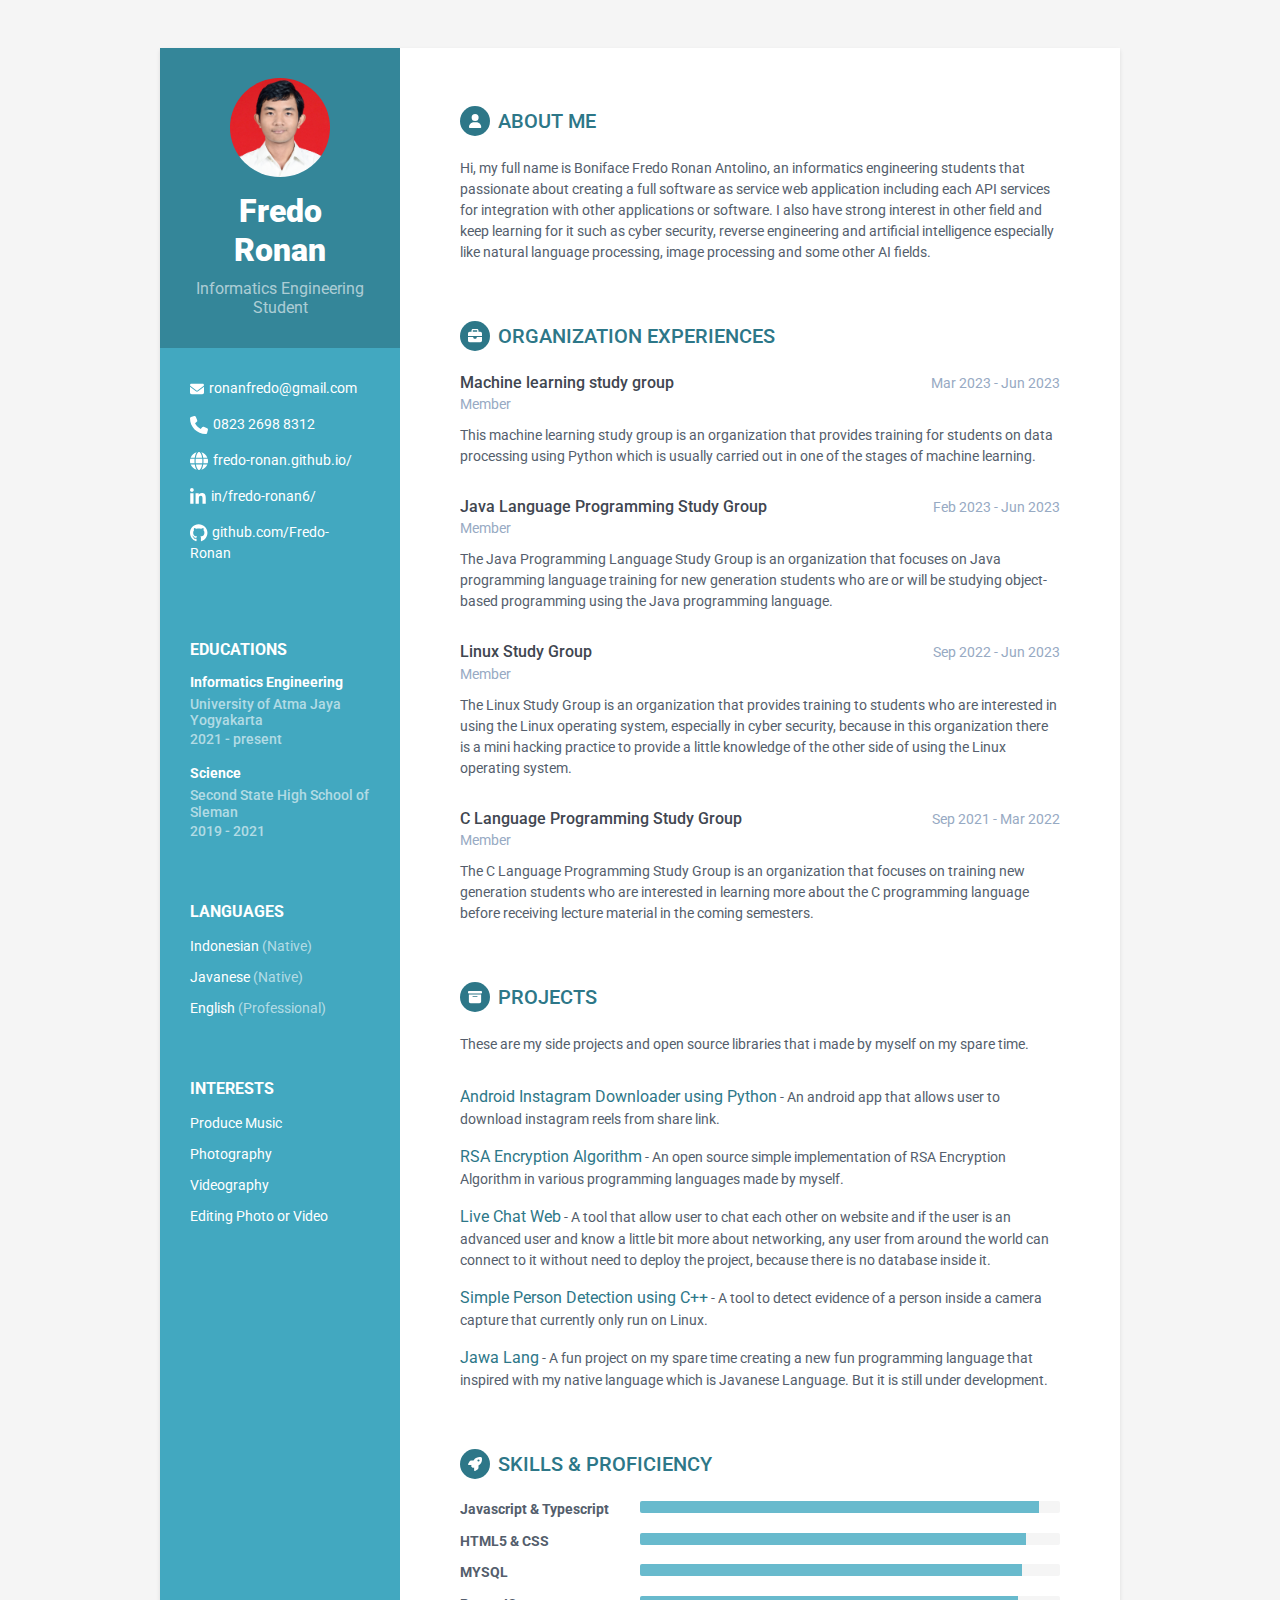
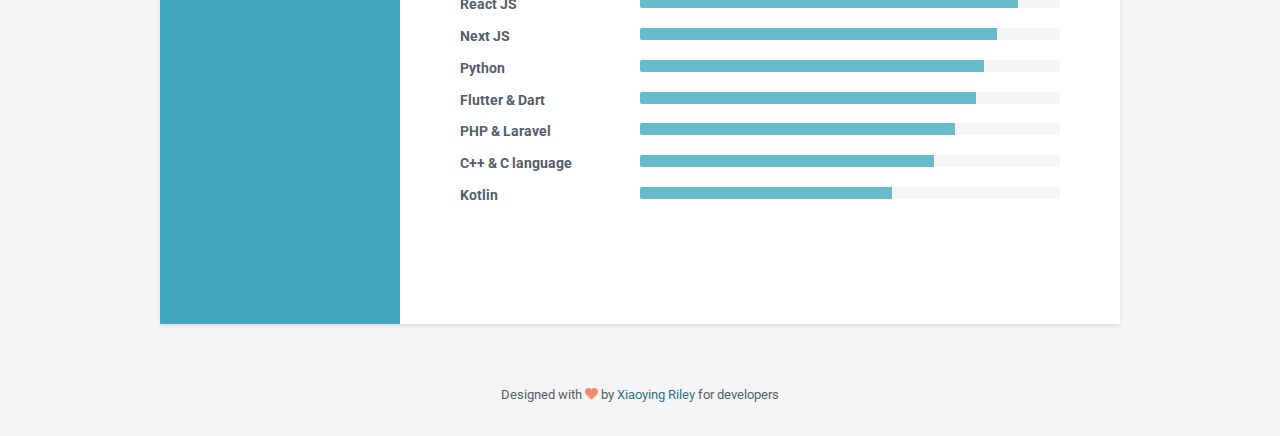
==== cv_fredo/index.html @ abf92627 "add cv section" ====
<!DOCTYPE html>
<html lang="en">
<head>
    <title>Fredo Ronan CV</title>
    
    <!-- Meta -->
    <meta charset="utf-8">
    <meta http-equiv="X-UA-Compatible" content="IE=edge">
    <meta name="viewport" content="width=device-width, initial-scale=1.0">
    <meta name="description" content="CV Fredo Ronan">
    <meta name="author" content="Fredo Ronan">    
    <link rel="shortcut icon" href="../assets/LogoIcon.ico">  
    <!-- Google Font -->
    <link href='https://fonts.googleapis.com/css?family=Roboto:400,500,400italic,300italic,300,500italic,700,700italic,900,900italic' rel='stylesheet' type='text/css'>
    <!-- FontAwesome JS-->
	<script defer src="assets/fontawesome/js/all.min.js"></script>
    <!-- Global CSS -->
    <link rel="stylesheet" href="assets/plugins/bootstrap/css/bootstrap.min.css">   
    <!-- Theme CSS -->  
    <link id="theme-style" rel="stylesheet" href="assets/css/orbit-1.css">
</head> 

<body>
    <div class="wrapper mt-lg-5">
        <div class="sidebar-wrapper">
            <div class="profile-container">
                <img class="profile" src="assets/images/profil.JPG" alt="" width="100"/>
                <h1 class="name">Fredo Ronan</h1>
                <h3 class="tagline">Informatics Engineering Student</h3>
            </div><!--//profile-container-->
            
            <div class="contact-container container-block">
                <ul class="list-unstyled contact-list">
                    <li class="email"><i class="fa-solid fa-envelope"></i><a href="mailto: ronanfredo@gmail.com">ronanfredo@gmail.com</a></li>
                    <li class="phone"><i class="fa-solid fa-phone"></i><a href="tel:0823 2698 8312">0823 2698 8312</a></li>
                    <li class="website"><i class="fa-solid fa-globe"></i><a href="https://fredo-ronan.github.io/" target="_blank">fredo-ronan.github.io/</a></li>
                    <li class="linkedin"><i class="fa-brands fa-linkedin-in"></i><a href="https://www.linkedin.com/in/fredo-ronan6/" target="_blank">in/fredo-ronan6/</a></li>
                    <li class="github"><i class="fa-brands fa-github"></i><a href="https://github.com/Fredo-Ronan" target="_blank">github.com/Fredo-Ronan</a></li>
                    <!-- <li class="twitter"><i class="fa-brands fa-twitter"></i><a href="https://twitter.com/3rdwave_themes" target="_blank">@twittername</a></li> -->
                </ul>
            </div><!--//contact-container-->
            <div class="education-container container-block">
                <h2 class="container-block-title">Educations</h2>
                <div class="item">
                    <h4 class="degree">Informatics Engineering</h4>
                    <h5 class="meta">University of Atma Jaya Yogyakarta</h5>
	                    <div class="time">2021 - present</div>
                </div><!--//item-->
                <div class="item">
                    <h4 class="degree">Science</h4>
                    <h5 class="meta">Second State High School of Sleman</h5>
                    <div class="time">2019 - 2021</div>
                </div><!--//item-->
            </div><!--//education-container-->
            
            <div class="languages-container container-block">
                <h2 class="container-block-title">Languages</h2>
                <ul class="list-unstyled interests-list">
                    <li>Indonesian <span class="lang-desc">(Native)</span></li>
                    <li>Javanese <span class="lang-desc">(Native)</span></li>
                    <li>English <span class="lang-desc">(Professional)</span></li>
                </ul>
            </div><!--//interests-->
            
            <div class="interests-container container-block">
                <h2 class="container-block-title">Interests</h2>
                <ul class="list-unstyled interests-list">
                    <li>Produce Music</li>
                    <li>Photography</li>
                    <li>Videography</li>
                    <li>Editing Photo or Video</li>
                </ul>
            </div><!--//interests-->
            
        </div><!--//sidebar-wrapper-->
        
        <div class="main-wrapper">
            
            <section class="section summary-section">
                <h2 class="section-title"><span class="icon-holder"><i class="fa-solid fa-user"></i></span>About me</h2>
                <div class="summary">
                    <p>
                        Hi, my full name is Boniface Fredo Ronan Antolino, an informatics engineering students that
                        passionate about creating a full software as
                        service web application including each API
                        services for integration with other applications or
                        software.
                        I also have strong interest in other field and
                        keep learning for it such as cyber security, reverse
                        engineering and artificial intelligence especially
                        like natural language processing, image
                        processing and some other AI fields.
                    </p>
                </div><!--//summary-->
            </section><!--//section-->
            
            <section class="section experiences-section">
                <h2 class="section-title"><span class="icon-holder"><i class="fa-solid fa-briefcase"></i></span>Organization Experiences</h2>
                
                <div class="item">
                    <div class="meta">
                        <div class="upper-row">
                            <h3 class="job-title">Machine learning study group</h3>
                            <div class="time">Mar 2023 - Jun 2023</div>
                        </div><!--//upper-row-->
                        <div class="company">Member</div>
                    </div><!--//meta-->
                    <div class="details">
                        <p>
                            This machine learning study group is an organization that provides training for students on data processing using Python which is usually carried out in one of the stages of machine learning.
                        </p>
                    </div><!--//details-->
                </div><!--//item-->
                
                <div class="item">
                    <div class="meta">
                        <div class="upper-row">
                            <h3 class="job-title">Java Language Programming Study Group</h3>
                            <div class="time">Feb 2023 - Jun 2023</div>
                        </div><!--//upper-row-->
                        <div class="company">Member</div>
                    </div><!--//meta-->
                    <div class="details">
                        <p>
                            The Java Programming Language Study Group is an organization that focuses on Java programming language training for new generation students who are or will be studying object-based programming using the Java programming language.
                        </p>  
                        
                    </div><!--//details-->
                </div><!--//item-->
                
                <div class="item">
                    <div class="meta">
                        <div class="upper-row">
                            <h3 class="job-title">Linux Study Group</h3>
                            <div class="time">Sep 2022 - Jun 2023</div>
                        </div><!--//upper-row-->
                        <div class="company">Member</div>
                    </div><!--//meta-->
                    <div class="details">
                        <p>
                            The Linux Study Group is an organization that provides training to students who are interested in using the Linux operating system, especially in cyber security, because in this organization there is a mini hacking practice to provide a little knowledge of the other side of using the Linux operating system.
                        </p>  
                    </div><!--//details-->
                </div><!--//item-->

                <div class="item">
                    <div class="meta">
                        <div class="upper-row">
                            <h3 class="job-title">C Language Programming Study Group</h3>
                            <div class="time">Sep 2021 - Mar 2022</div>
                        </div><!--//upper-row-->
                        <div class="company">Member</div>
                    </div><!--//meta-->
                    <div class="details">
                        <p>
                            The C Language Programming Study Group is an organization that focuses on training new generation students who are interested in learning more about the C programming language before receiving lecture material in the coming semesters.
                        </p>  
                    </div><!--//details-->
                </div><!--//item-->
                
            </section><!--//section-->
            
            <section class="section projects-section">
                <h2 class="section-title"><span class="icon-holder"><i class="fa-solid fa-archive"></i></span>Projects</h2>
                <div class="intro">
                    <p>These are my side projects and open source libraries that i made by myself on my spare time.</p>
                </div><!--//intro-->
                <div class="item">
                    <span class="project-title"><a href="https://github.com/Fredo-Ronan/Android-IG-Downloader-using-Python" target="_blank">Android Instagram Downloader using Python</a></span> - <span class="project-tagline">An android app that allows user to download instagram reels from share link.</span>
                </div><!--//item-->
                <div class="item">
                    <span class="project-title"><a href="https://github.com/Fredo-Ronan/RSA_Encryption_Algorithm" target="_blank">RSA Encryption Algorithm</a></span> - <span class="project-tagline">An open source simple implementation of RSA Encryption Algorithm in various programming languages made by myself.</span>
                </div><!--//item-->
                <div class="item">
                    <span class="project-title"><a href="https://github.com/Fredo-Ronan/Live-Chat-Web" target="_blank">Live Chat Web</a></span> - <span class="project-tagline">A tool that allow user to chat each other on website and if the user is an advanced user and know a little bit more about networking, any user from around the world can connect to it without need to deploy the project, because there is no database inside it.</span>
                </div><!--//item-->
                <div class="item">
                    <span class="project-title"><a href="https://github.com/Fredo-Ronan/Simple_Person_Detection" target="_blank">Simple Person Detection using C++</a></span> - <span class="project-tagline">A tool to detect evidence of a person inside a camera capture that currently only run on Linux.</span>
                </div><!--//item-->
                <div class="item">
                    <span class="project-title"><a href="https://github.com/Fredo-Ronan/Jawa-lang" target="_blank">Jawa Lang</a></span> - 
                    <span class="project-tagline">A fun project on my spare time creating a new fun programming language that inspired with my native language which is Javanese Language. But it is still under development.</span>
                </div><!--//item-->
            </section><!--//section-->
            
            <section class="skills-section section">
                <h2 class="section-title"><span class="icon-holder"><i class="fa-solid fa-rocket"></i></span>Skills &amp; Proficiency</h2>
                <div class="skillset">        
                    <div class="item">
                        <h3 class="level-title">Javascript &amp; Typescript</h3>
                        <div class="progress level-bar">
						    <div class="progress-bar theme-progress-bar" role="progressbar" style="width: 95%" aria-valuenow="99" aria-valuemin="0" aria-valuemax="100"></div>
						</div>                               
                    </div><!--//item-->
                    
                    <div class="item">
                        <h3 class="level-title">HTML5 &amp; CSS</h3>
                        <div class="progress level-bar">
						    <div class="progress-bar theme-progress-bar" role="progressbar" style="width: 92%" aria-valuenow="98" aria-valuemin="0" aria-valuemax="100"></div>
						</div>                              
                    </div><!--//item-->

                    <div class="item">
                        <h3 class="level-title">MYSQL</h3>
                        <div class="progress level-bar">
						    <div class="progress-bar theme-progress-bar" role="progressbar" style="width: 91%" aria-valuenow="98" aria-valuemin="0" aria-valuemax="100"></div>
						</div>                              
                    </div><!--//item-->

                    <div class="item">
                        <h3 class="level-title">React JS</h3>
                        <div class="progress level-bar">
						    <div class="progress-bar theme-progress-bar" role="progressbar" style="width: 90%" aria-valuenow="98" aria-valuemin="0" aria-valuemax="100"></div>
						</div>                              
                    </div><!--//item-->

                    <div class="item">
                        <h3 class="level-title">Next JS</h3>
                        <div class="progress level-bar">
						    <div class="progress-bar theme-progress-bar" role="progressbar" style="width: 85%" aria-valuenow="98" aria-valuemin="0" aria-valuemax="100"></div>
						</div>                              
                    </div><!--//item-->
                    
                    <div class="item">
                        <h3 class="level-title">Python</h3>
                        <div class="progress level-bar">
						    <div class="progress-bar theme-progress-bar" role="progressbar" style="width: 82%" aria-valuenow="98" aria-valuemin="0" aria-valuemax="100"></div>
						</div>                                 
                    </div><!--//item-->
                    
                    <div class="item">
                        <h3 class="level-title">Flutter &amp; Dart</h3>
                        <div class="progress level-bar">
							<div class="progress-bar theme-progress-bar" role="progressbar" style="width: 80%" aria-valuenow="95" aria-valuemin="0" aria-valuemax="100"></div>
						</div>                                
                    </div><!--//item-->
                    
                    <div class="item">
                        <h3 class="level-title">PHP &amp; Laravel</h3>
                        <div class="progress level-bar">
							<div class="progress-bar theme-progress-bar" role="progressbar" style="width: 75%" aria-valuenow="95" aria-valuemin="0" aria-valuemax="100"></div>
						</div>                                
                    </div><!--//item-->

                    <div class="item">
                        <h3 class="level-title">C++ &amp; C language</h3>
                        <div class="progress level-bar">
							<div class="progress-bar theme-progress-bar" role="progressbar" style="width: 70%" aria-valuenow="95" aria-valuemin="0" aria-valuemax="100"></div>
						</div>                                
                    </div><!--//item-->

                    <div class="item">
                        <h3 class="level-title">Kotlin</h3>
                        <div class="progress level-bar">
							<div class="progress-bar theme-progress-bar" role="progressbar" style="width: 60%" aria-valuenow="95" aria-valuemin="0" aria-valuemax="100"></div>
						</div>                                
                    </div><!--//item-->
                    
                </div>  
            </section><!--//skills-section-->
            
        </div><!--//main-body-->
    </div>
 
    <footer class="footer">
        <div class="text-center">
            <!--/* This template is free as long as you keep the footer attribution link. If you'd like to use the template without the attribution link, you can buy the commercial license via our website: themes.3rdwavemedia.com Thank you for your support. :) */-->
            <small class="copyright">Designed with <i class="fa-solid fa-heart"></i> by <a href="http://themes.3rdwavemedia.com" target="_blank">Xiaoying Riley</a> for developers</small>
        </div><!--//container-->
    </footer><!--//footer-->
        
</body>
</html>
---- cv_fredo/assets/css/orbit-1.css ----
/*! 
 * Template Name: Orbit - Bootstrap 5 Resume/CV Template for Developers
 * Version: Bootstrap 5 v3.0
 * Author: Xiaoying Riley
 * Copyright: 3rd Wave Media
 * Twitter: @3rdwave_themes
 * Website: http://themes.3rdwavemedia.com/
*/
body {
  font-family: "Roboto", sans-serif;
  color: #545E6C;
  background: #f5f5f5;
  font-size: 14px;
  -webkit-font-smoothing: antialiased;
  -moz-osx-font-smoothing: grayscale;
}

h1, h2, h3, h4, h5, h6 {
  font-weight: 700;
}

a {
  color: #2d7788;
  text-decoration: none;
}
a:hover {
  text-decoration: underline;
  color: #1a454f;
  -webkit-transition: all 0.4s ease-in-out;
  -moz-transition: all 0.4s ease-in-out;
  -ms-transition: all 0.4s ease-in-out;
  -o-transition: all 0.4s ease-in-out;
}
a:focus {
  text-decoration: none;
}

p {
  line-height: 1.5;
}

.wrapper {
  background: #42A8C0;
  max-width: 960px;
  margin: 0 auto;
  position: relative;
  box-shadow: 0px 2px 4px rgba(0, 0, 0, 0.1);
}

.sidebar-wrapper {
  background: #42A8C0;
  position: absolute;
  /* right: 0; */
  width: 240px;
  height: 100%;
  min-height: 800px;
  color: #fff;
}
.sidebar-wrapper a {
  color: #fff;
}
.sidebar-wrapper .profile-container {
  padding: 30px;
  background: rgba(0, 0, 0, 0.2);
  text-align: center;
  color: #fff;
}
.sidebar-wrapper .name {
  font-size: 32px;
  font-weight: 900;
  margin-top: 0;
  margin-bottom: 10px;
}
.sidebar-wrapper .tagline {
  color: rgba(255, 255, 255, 0.6);
  font-size: 16px;
  font-weight: 400;
  margin-top: 0;
  margin-bottom: 0;
}
.sidebar-wrapper .profile {
  border-radius: 100%;
  margin-bottom: 15px;
}
.sidebar-wrapper .contact-list .svg-inline--fa {
  margin-right: 5px;
  font-size: 18px;
  vertical-align: middle;
}
.sidebar-wrapper .contact-list li {
  margin-bottom: 15px;
}
.sidebar-wrapper .contact-list li:last-child {
  margin-bottom: 0;
}
.sidebar-wrapper .contact-list .email .svg-inline--fa {
  font-size: 14px;
}
.sidebar-wrapper .container-block {
  padding: 30px;
}
.sidebar-wrapper .container-block-title {
  text-transform: uppercase;
  font-size: 16px;
  font-weight: 700;
  margin-top: 0;
  margin-bottom: 15px;
}
.sidebar-wrapper .degree {
  font-size: 14px;
  margin-top: 0;
  margin-bottom: 5px;
}
.sidebar-wrapper .education-container .item {
  margin-bottom: 15px;
}
.sidebar-wrapper .education-container .item:last-child {
  margin-bottom: 0;
}
.sidebar-wrapper .education-container .meta {
  color: rgba(255, 255, 255, 0.6);
  font-weight: 500;
  margin-bottom: 0px;
  margin-top: 0;
  font-size: 14px;
}
.sidebar-wrapper .education-container .time {
  color: rgba(255, 255, 255, 0.6);
  font-weight: 500;
  margin-bottom: 0px;
}
.sidebar-wrapper .languages-container .lang-desc {
  color: rgba(255, 255, 255, 0.6);
}
.sidebar-wrapper .languages-list {
  margin-bottom: 0;
}
.sidebar-wrapper .languages-list li {
  margin-bottom: 10px;
}
.sidebar-wrapper .languages-list li:last-child {
  margin-bottom: 0;
}
.sidebar-wrapper .interests-list {
  margin-bottom: 0;
}
.sidebar-wrapper .interests-list li {
  margin-bottom: 10px;
}
.sidebar-wrapper .interests-list li:last-child {
  margin-bottom: 0;
}

.main-wrapper {
  background: #fff;
  padding: 60px;
  padding-left: 300px;
}
.main-wrapper .section-title {
  text-transform: uppercase;
  font-size: 20px;
  font-weight: 500;
  color: #2d7788;
  position: relative;
  margin-top: 0;
  margin-bottom: 20px;
}
.main-wrapper .section-title .icon-holder {
  width: 30px;
  height: 30px;
  margin-right: 8px;
  display: inline-block;
  color: #fff;
  border-radius: 50%;
  -moz-background-clip: padding;
  -webkit-background-clip: padding-box;
  background-clip: padding-box;
  background: #2d7788;
  text-align: center;
  font-size: 16px;
  position: relative;
  top: -2px;
  padding-top: 2px;
}
.main-wrapper .section-title .icon-holder .svg-inline--fa {
  font-size: 14px;
  margin-top: 6px;
}
.main-wrapper .section {
  margin-bottom: 60px;
}
.main-wrapper .experiences-section .item {
  margin-bottom: 30px;
}
.main-wrapper .upper-row {
  position: relative;
  overflow: hidden;
  margin-bottom: 2px;
}
.main-wrapper .job-title {
  color: #3F4650;
  font-size: 16px;
  margin-top: 0;
  margin-bottom: 0;
  font-weight: 500;
}
.main-wrapper .time {
  position: absolute;
  right: 0;
  top: 0;
  color: #97AAC3;
}
.main-wrapper .company {
  margin-bottom: 10px;
  color: #97AAC3;
}
.main-wrapper .project-title {
  font-size: 16px;
  font-weight: 400;
  margin-top: 0;
  margin-bottom: 5px;
}
.main-wrapper .projects-section .intro {
  margin-bottom: 30px;
}
.main-wrapper .projects-section .item {
  margin-bottom: 15px;
}

.skillset .item {
  margin-bottom: 15px;
  overflow: hidden;
}
.skillset .level-title {
  font-size: 14px;
  margin-top: 0;
  margin-bottom: 12px;
}
.skillset .level-bar {
  height: 12px;
  background: #f5f5f5;
  border-radius: 2px;
  -moz-background-clip: padding;
  -webkit-background-clip: padding-box;
  background-clip: padding-box;
}
.skillset .theme-progress-bar {
  background: #68bacd;
}

.footer {
  padding: 30px;
  padding-top: 60px;
}
.footer .copyright {
  line-height: 1.6;
  color: #545E6C;
  font-size: 13px;
}
.footer .fa-heart {
  color: #fb866a;
}

@media (max-width: 767.98px) {
  .sidebar-wrapper {
    position: static;
    width: inherit;
  }
  .main-wrapper {
    padding: 30px;
  }
  .main-wrapper .time {
    position: static;
    display: block;
    margin-top: 5px;
  }
  .main-wrapper .upper-row {
    margin-bottom: 0;
  }
}
@media (min-width: 992px) {
  .skillset .level-title {
    display: inline-block;
    float: left;
    width: 30%;
    margin-bottom: 0;
  }
}
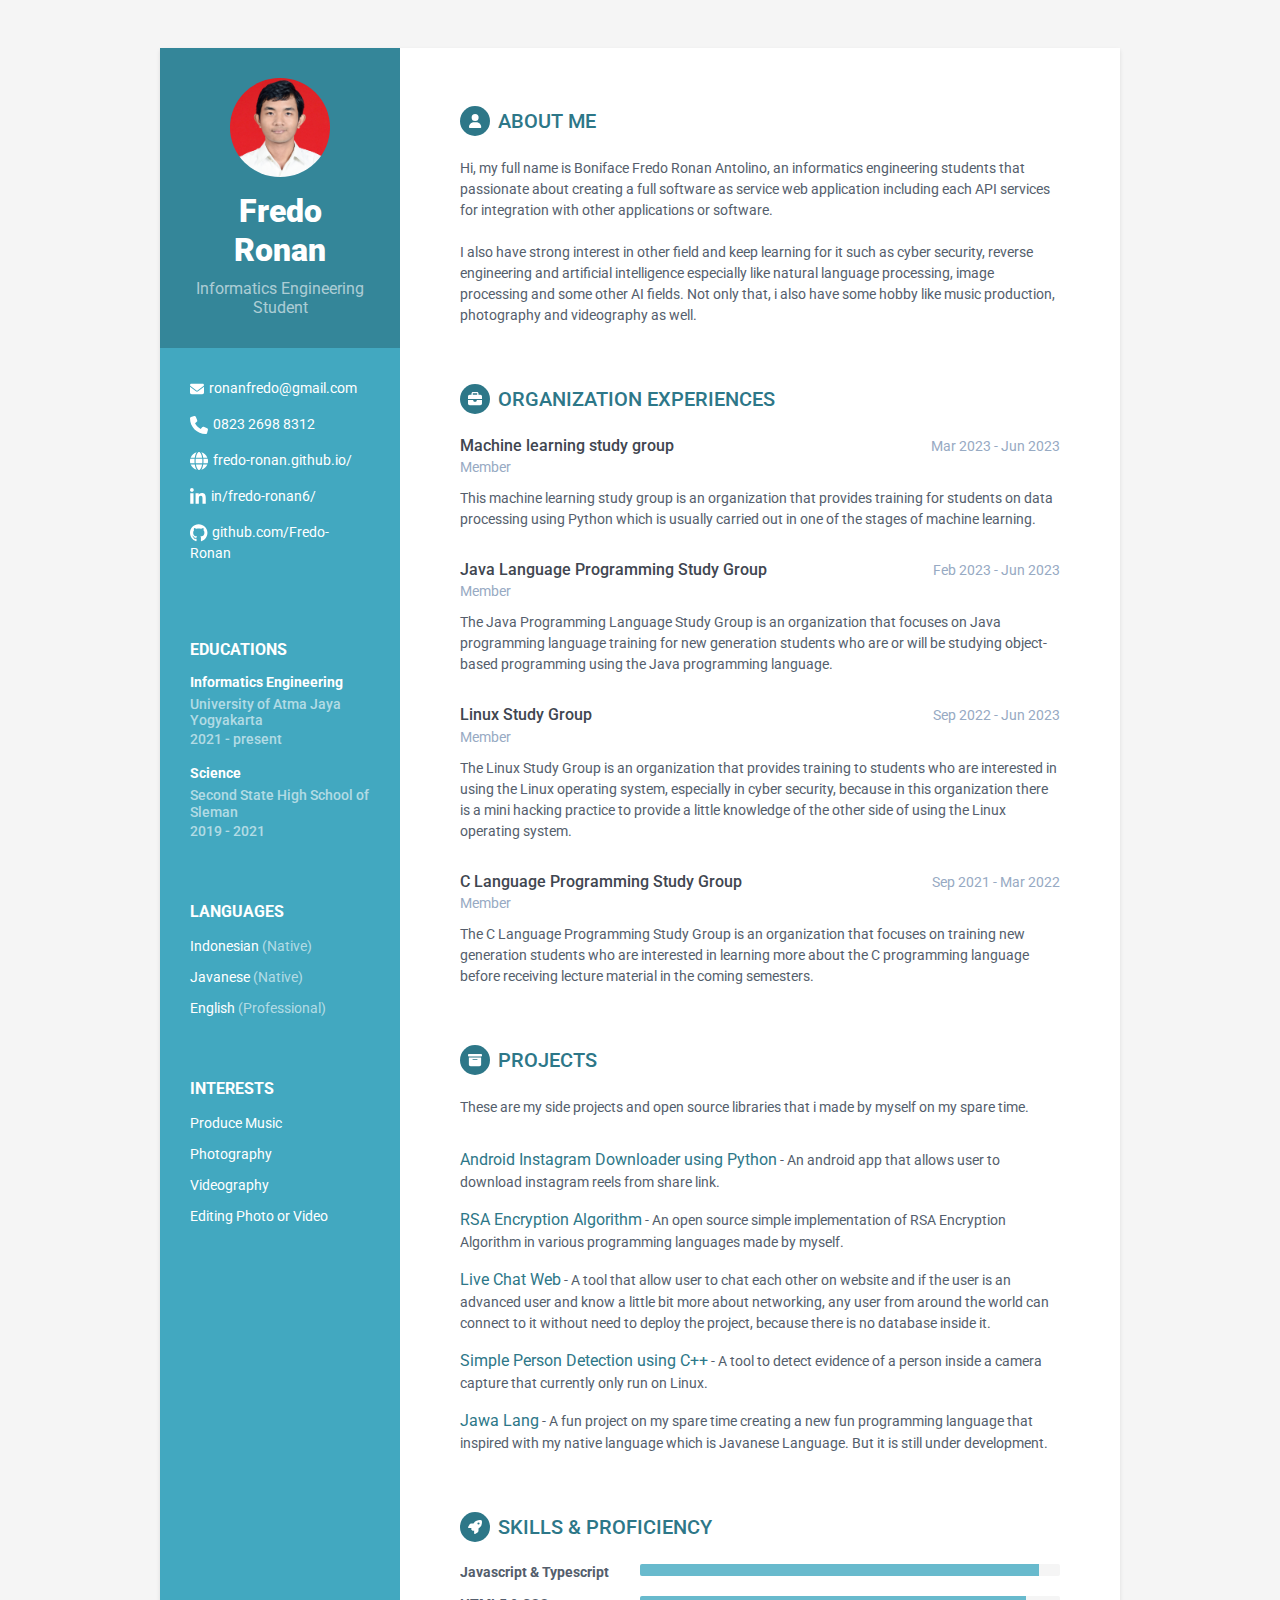
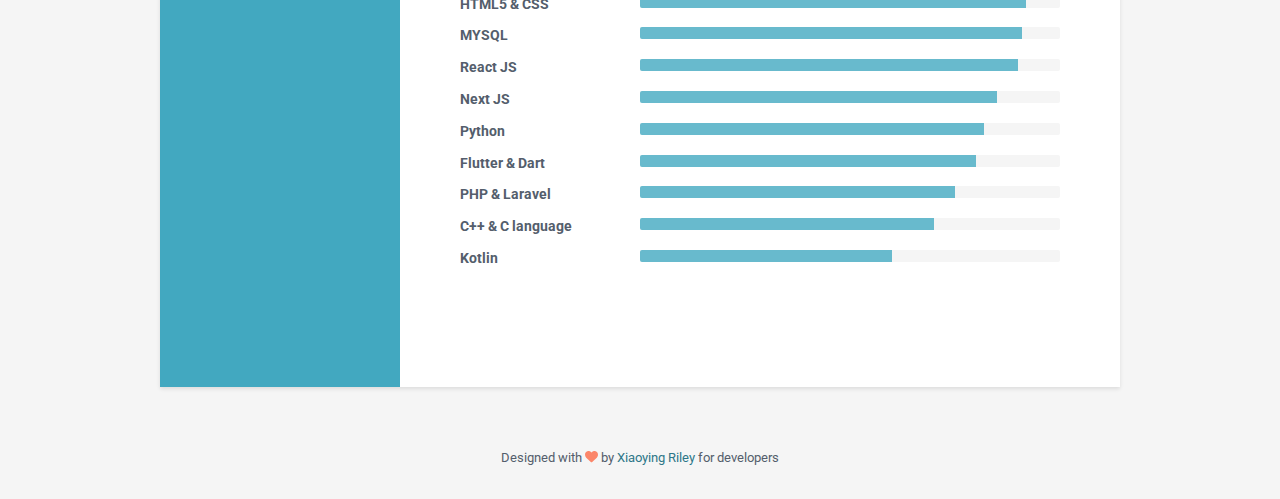
==== commit 90cf4228: "edit about text of CV page" ====
--- a/cv_fredo/index.html
+++ b/cv_fredo/index.html
@@ -85,11 +85,12 @@
                         service web application including each API
                         services for integration with other applications or
                         software.
+                        <br><br>
                         I also have strong interest in other field and
                         keep learning for it such as cyber security, reverse
                         engineering and artificial intelligence especially
                         like natural language processing, image
-                        processing and some other AI fields.
+                        processing and some other AI fields. Not only that, i also have some hobby like music production, photography and videography as well.
                     </p>
                 </div><!--//summary-->
             </section><!--//section-->
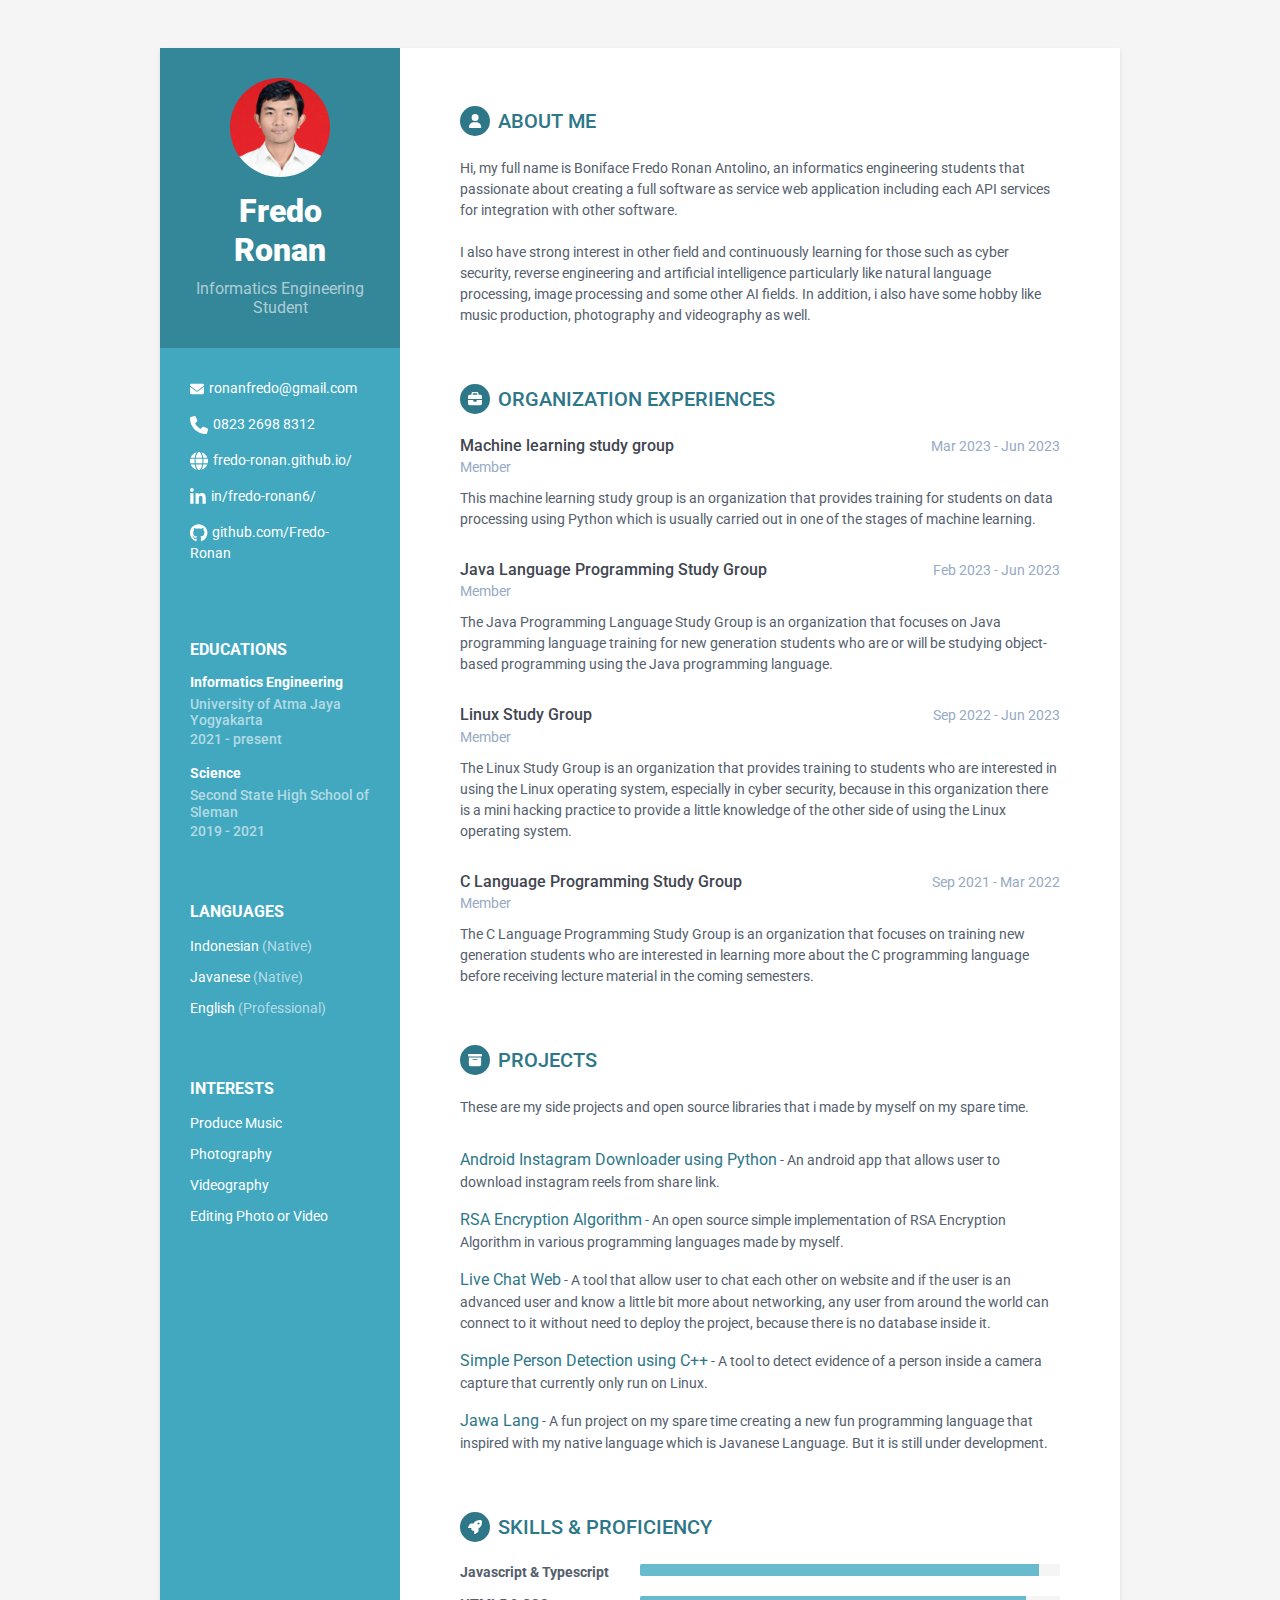
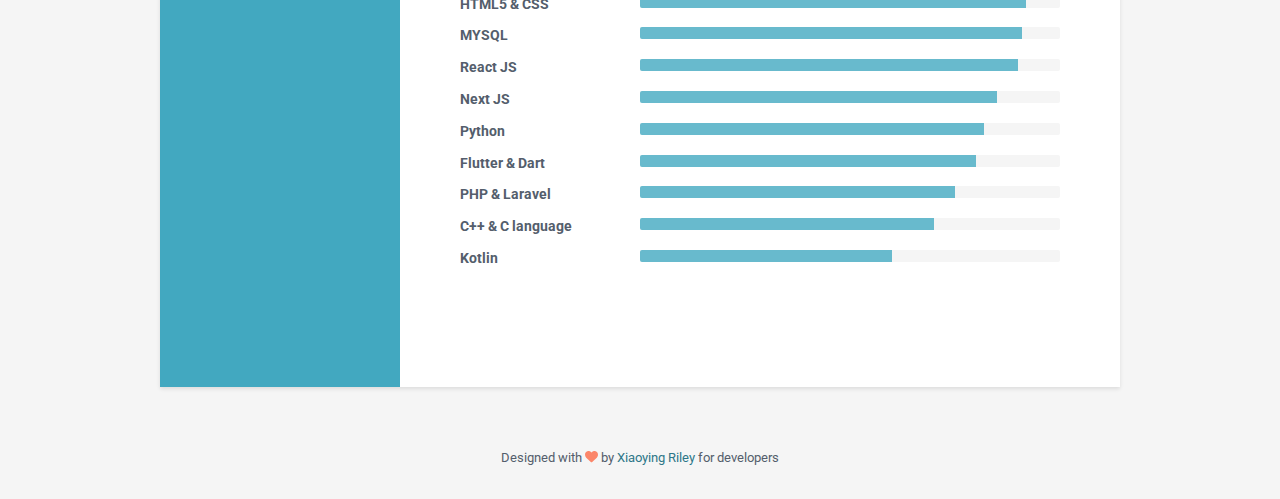
==== commit 10026bcd: "change some text grammar in about page and cv page" ====
--- a/cv_fredo/index.html
+++ b/cv_fredo/index.html
@@ -83,14 +83,13 @@
                         Hi, my full name is Boniface Fredo Ronan Antolino, an informatics engineering students that
                         passionate about creating a full software as
                         service web application including each API
-                        services for integration with other applications or
-                        software.
+                        services for integration with other software.
                         <br><br>
                         I also have strong interest in other field and
-                        keep learning for it such as cyber security, reverse
-                        engineering and artificial intelligence especially
+                        continuously learning for those such as cyber security, reverse
+                        engineering and artificial intelligence particularly
                         like natural language processing, image
-                        processing and some other AI fields. Not only that, i also have some hobby like music production, photography and videography as well.
+                        processing and some other AI fields. In addition, i also have some hobby like music production, photography and videography as well.
                     </p>
                 </div><!--//summary-->
             </section><!--//section-->
